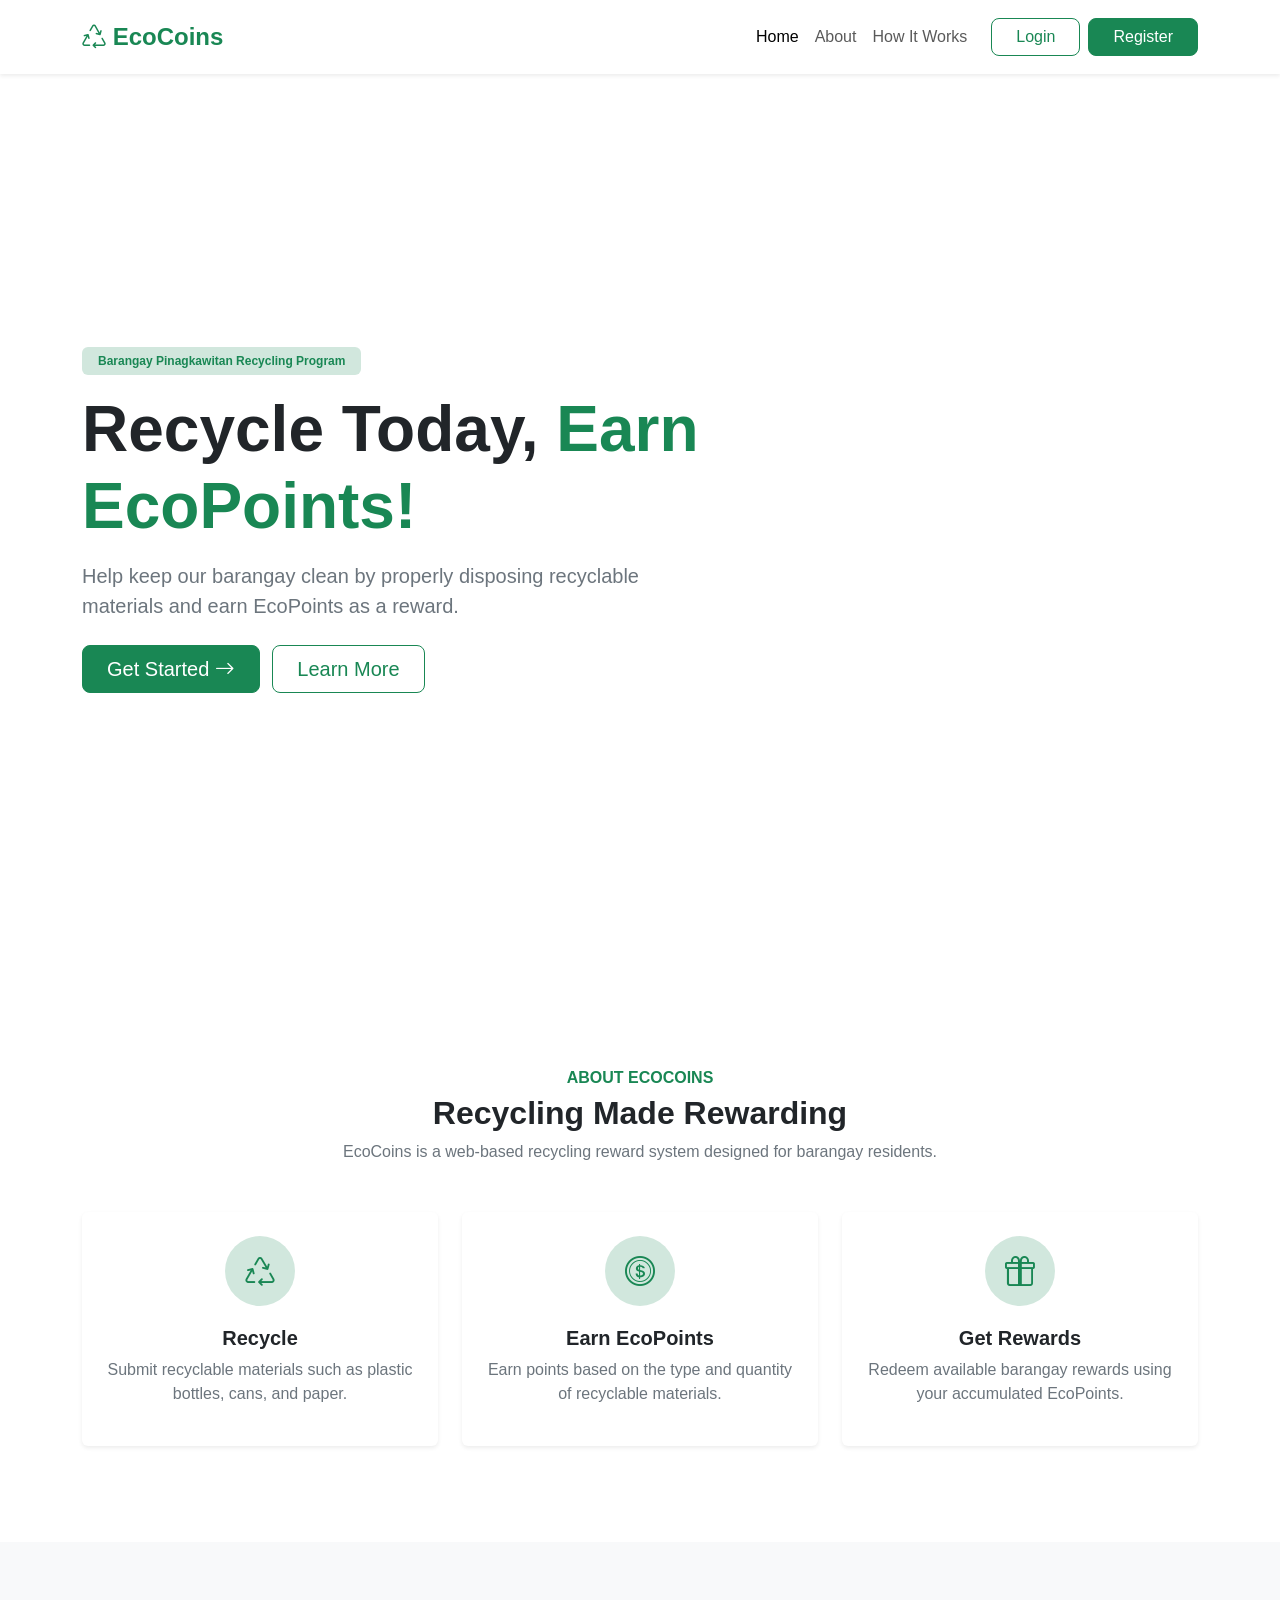
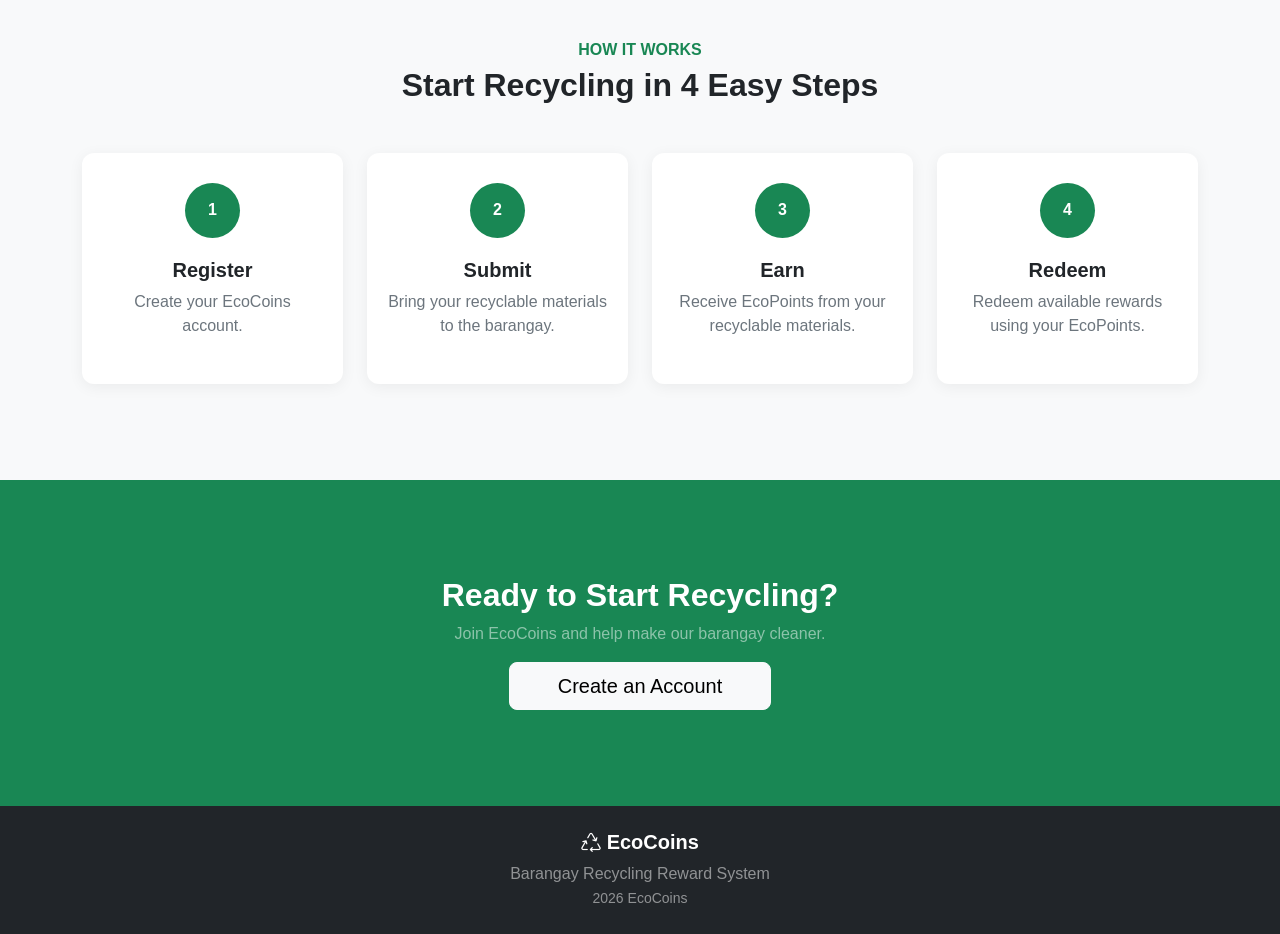
==== index.html @ d37a5d0a "first commit" ====
<!DOCTYPE html>
<html lang="en">
<head>
    <meta charset="UTF-8">
    <meta name="viewport" content="width=device-width, initial-scale=1.0">

    <title>EcoCoins | Home</title>
    <link
        href="https://cdn.jsdelivr.net/npm/bootstrap@5.3.8/dist/css/bootstrap.min.css"
        rel="stylesheet"
    >
    <link
        rel="stylesheet"
        href="https://cdn.jsdelivr.net/npm/bootstrap-icons@1.11.3/font/bootstrap-icons.min.css"
    >
    <link rel="stylesheet" href="css/style.css">
</head>

<body>

<!-- NAVBAR -->
<nav class="navbar navbar-expand-lg bg-white shadow-sm fixed-top">

    <div class="container">

        <a class="navbar-brand fw-bold text-success" href="index.html">
            <i class="bi bi-recycle"></i>
            EcoCoins
        </a>

        <button
            class="navbar-toggler"
            type="button"
            data-bs-toggle="collapse"
            data-bs-target="#navbarNav"
        >
            <span class="navbar-toggler-icon"></span>
        </button>

        <div class="collapse navbar-collapse" id="navbarNav">

            <ul class="navbar-nav ms-auto align-items-lg-center">

                <li class="nav-item">
                    <a class="nav-link active" href="#home">
                        Home
                    </a>
                </li>

                <li class="nav-item">
                    <a class="nav-link" href="#about">
                        About
                    </a>
                </li>

                <li class="nav-item">
                    <a class="nav-link" href="#how-it-works">
                        How It Works
                    </a>
                </li>

                <li class="nav-item ms-lg-3">
                    <a href="login.html"
                       class="btn btn-outline-success px-4">
                        Login
                    </a>
                </li>

                <li class="nav-item ms-lg-2 mt-2 mt-lg-0">
                    <a href="register.html"
                       class="btn btn-success px-4">
                        Register
                    </a>
                </li>

            </ul>

        </div>

    </div>

</nav>

<section id="home" class="hero-section">

    <div class="container">

        <div class="row min-vh-100 align-items-center">

            <div class="col-lg-7">

                <span class="badge bg-success-subtle text-success px-3 py-2 mb-3">
                    <i class="bi bi-leaf"></i>
                    Barangay Pinagkawitan Recycling Program
                </span>

                <h1 class="display-3 fw-bold">
                    Recycle Today,
                    <span class="text-success">
                        Earn EcoPoints!
                    </span>
                </h1>

                <p class="lead text-secondary mt-3">
                    Help keep our barangay clean by properly disposing
                    recyclable materials and earn EcoPoints as a reward.
                </p>

                <div class="mt-4">

                    <a href="register.html"
                       class="btn btn-success btn-lg px-4 me-2">
                        Get Started
                        <i class="bi bi-arrow-right"></i>
                    </a>

                    <a href="#how-it-works"
                       class="btn btn-outline-success btn-lg px-4">
                        Learn More
                    </a>

                </div>

            </div>

        </div>

    </div>

</section>


<!-- ABOUT -->
<section id="about" class="py-5">

    <div class="container py-5">

        <div class="text-center mb-5">

            <p class="text-success fw-semibold mb-1">
                ABOUT ECOCOINS
            </p>

            <h2 class="fw-bold">
                Recycling Made Rewarding
            </h2>

            <p class="text-secondary mx-auto section-text">
                EcoCoins is a web-based recycling reward system
                designed for barangay residents.
            </p>

        </div>


        <div class="row g-4">

            <div class="col-md-4">

                <div class="card feature-card border-0 shadow-sm h-100">

                    <div class="card-body text-center p-4">

                        <div class="feature-icon">
                            <i class="bi bi-recycle"></i>
                        </div>

                        <h5 class="fw-bold">
                            Recycle
                        </h5>

                        <p class="text-secondary">
                            Submit recyclable materials such as
                            plastic bottles, cans, and paper.
                        </p>

                    </div>

                </div>

            </div>


            <div class="col-md-4">

                <div class="card feature-card border-0 shadow-sm h-100">

                    <div class="card-body text-center p-4">

                        <div class="feature-icon">
                            <i class="bi bi-coin"></i>
                        </div>

                        <h5 class="fw-bold">
                            Earn EcoPoints
                        </h5>

                        <p class="text-secondary">
                            Earn points based on the type and
                            quantity of recyclable materials.
                        </p>

                    </div>

                </div>

            </div>


            <div class="col-md-4">

                <div class="card feature-card border-0 shadow-sm h-100">

                    <div class="card-body text-center p-4">

                        <div class="feature-icon">
                            <i class="bi bi-gift"></i>
                        </div>

                        <h5 class="fw-bold">
                            Get Rewards
                        </h5>

                        <p class="text-secondary">
                            Redeem available barangay rewards
                            using your accumulated EcoPoints.
                        </p>

                    </div>

                </div>

            </div>

        </div>

    </div>

</section>

<section id="how-it-works" class="py-5 bg-light">

    <div class="container py-5">

        <div class="text-center mb-5">

            <p class="text-success fw-semibold mb-1">
                HOW IT WORKS
            </p>

            <h2 class="fw-bold">
                Start Recycling in 4 Easy Steps
            </h2>

        </div>


        <div class="row g-4">

            <div class="col-md-6 col-lg-3">
                <div class="step-card text-center">

                    <div class="step-number">
                        1
                    </div>

                    <h5 class="fw-bold">
                        Register
                    </h5>

                    <p class="text-secondary">
                        Create your EcoCoins account.
                    </p>

                </div>
            </div>


            <div class="col-md-6 col-lg-3">
                <div class="step-card text-center">

                    <div class="step-number">
                        2
                    </div>

                    <h5 class="fw-bold">
                        Submit
                    </h5>

                    <p class="text-secondary">
                        Bring your recyclable materials
                        to the barangay.
                    </p>

                </div>
            </div>


            <div class="col-md-6 col-lg-3">
                <div class="step-card text-center">

                    <div class="step-number">
                        3
                    </div>

                    <h5 class="fw-bold">
                        Earn
                    </h5>

                    <p class="text-secondary">
                        Receive EcoPoints from your
                        recyclable materials.
                    </p>

                </div>
            </div>


            <div class="col-md-6 col-lg-3">
                <div class="step-card text-center">

                    <div class="step-number">
                        4
                    </div>

                    <h5 class="fw-bold">
                        Redeem
                    </h5>

                    <p class="text-secondary">
                        Redeem available rewards
                        using your EcoPoints.
                    </p>

                </div>
            </div>

        </div>

    </div>

</section>


<section class="cta-section py-5">

    <div class="container text-center py-5">

        <h2 class="fw-bold text-white">
            Ready to Start Recycling?
        </h2>

        <p class="text-white-50">
            Join EcoCoins and help make our barangay cleaner.
        </p>

        <a href="register.html"
           class="btn btn-light btn-lg px-5">
            Create an Account
        </a>

    </div>

</section>


<!-- FOOTER -->
<footer class="bg-dark text-white py-4">

    <div class="container text-center">

        <h5 class="fw-bold">
            <i class="bi bi-recycle"></i>
            EcoCoins
        </h5>

        <p class="text-white-50 mb-0">
            Barangay Recycling Reward System
        </p>

        <small class="text-white-50">
            2026 EcoCoins
        </small>

    </div>

</footer>

<script
    src="https://cdn.jsdelivr.net/npm/bootstrap@5.3.8/dist/js/bootstrap.bundle.min.js">
</script>

</body>
</html>
---- css/style.css ----
html {
    scroll-behavior: smooth;
}

body {
    font-family: Arial, sans-serif;
}


/* NAVBAR */

.navbar {
    padding: 14px 0;
}

.navbar-brand {
    font-size: 1.5rem;
}



.hero-section {

    min-height: 100vh;

    background-image:
        linear-gradient(
            rgba(255, 255, 255, 0.85),
            rgba(255, 255, 255, 0.85)
        ),
        url("../assets/images/background.png");

    background-size: cover;
    background-position: center;
    background-repeat: no-repeat;

    padding-top: 70px;
}

.hero-content {
    max-width: 700px;
}




.section-text {
    max-width: 650px;
}



.feature-card {
    transition: 0.3s;
}

.feature-card:hover {
    transform: translateY(-5px);
}

.feature-icon {

    width: 70px;
    height: 70px;

    margin: 0 auto 20px;

    display: flex;
    align-items: center;
    justify-content: center;

    border-radius: 50%;

    background-color: #d1e7dd;
    color: #198754;

    font-size: 30px;
}


.step-card {

    background-color: white;

    padding: 30px 20px;

    border-radius: 12px;

    height: 100%;

    box-shadow: 0 3px 15px rgba(0, 0, 0, 0.06);
}

.step-number {

    width: 55px;
    height: 55px;

    margin: 0 auto 20px;

    display: flex;
    align-items: center;
    justify-content: center;

    border-radius: 50%;

    background-color: #198754;

    color: white;

    font-weight: bold;
}



.cta-section {
    background-color: #198754;
}



.auth-page {
    background-color: #f8f9fa;
}


.auth-image {

    background-image:
        linear-gradient(
            rgba(25, 135, 84, 0.65),
            rgba(25, 135, 84, 0.65)
        ),
        url("../assets/images/background.jpg");

    background-size: cover;
    background-position: center;

    align-items: center;
    justify-content: center;

    padding: 60px;
}



.auth-form {

    width: 100%;
    max-width: 520px;

    padding: 30px;
}


.form-control {
    border-radius: 8px;
}

.form-control:focus {

    border-color: #198754;

    box-shadow:
        0 0 0 0.2rem rgba(25, 135, 84, 0.15);
}


.btn {
    border-radius: 8px;
}


/* MOBILE */

@media (max-width: 991px) {

    .hero-section {
        text-align: center;
    }

    .hero-section h1 {
        font-size: 2.5rem;
    }

}


@media (max-width: 576px) {

    .hero-section h1 {
        font-size: 2rem;
    }

    .auth-form {
        padding: 20px;
    }

}
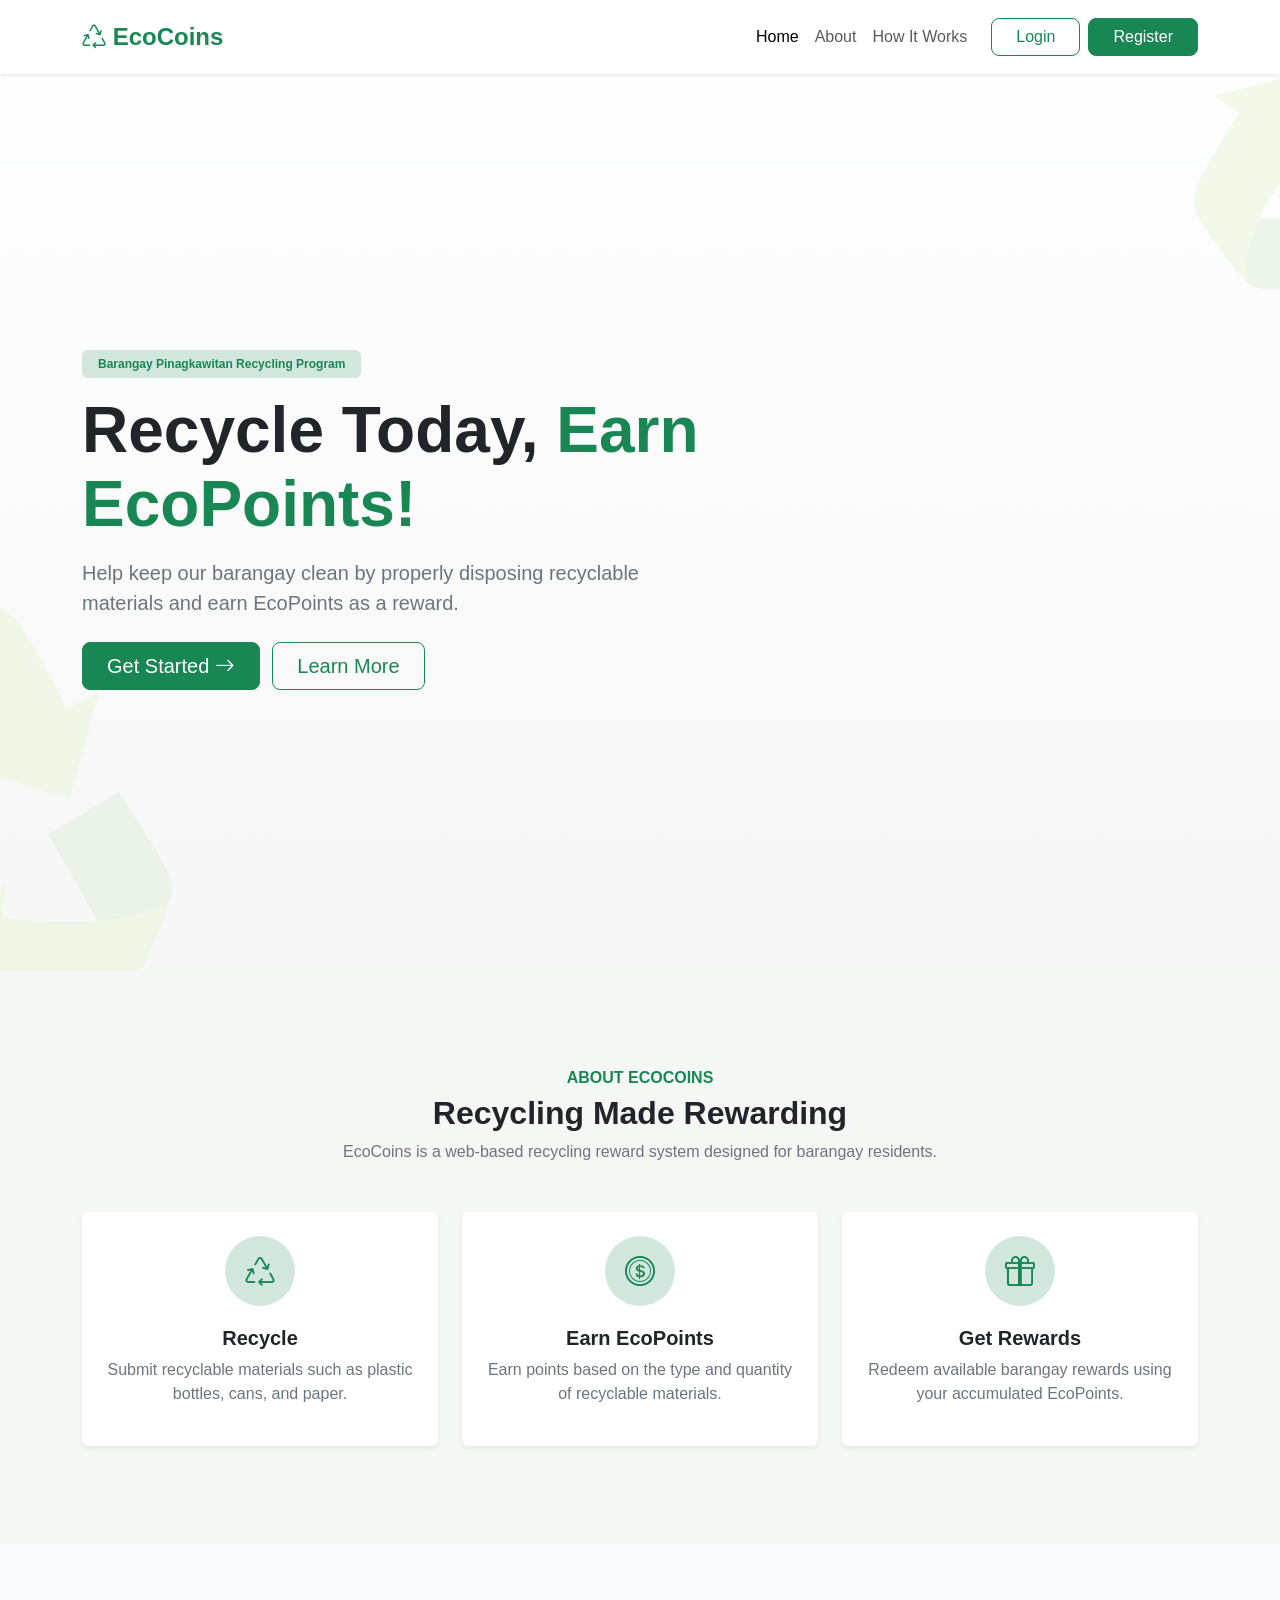
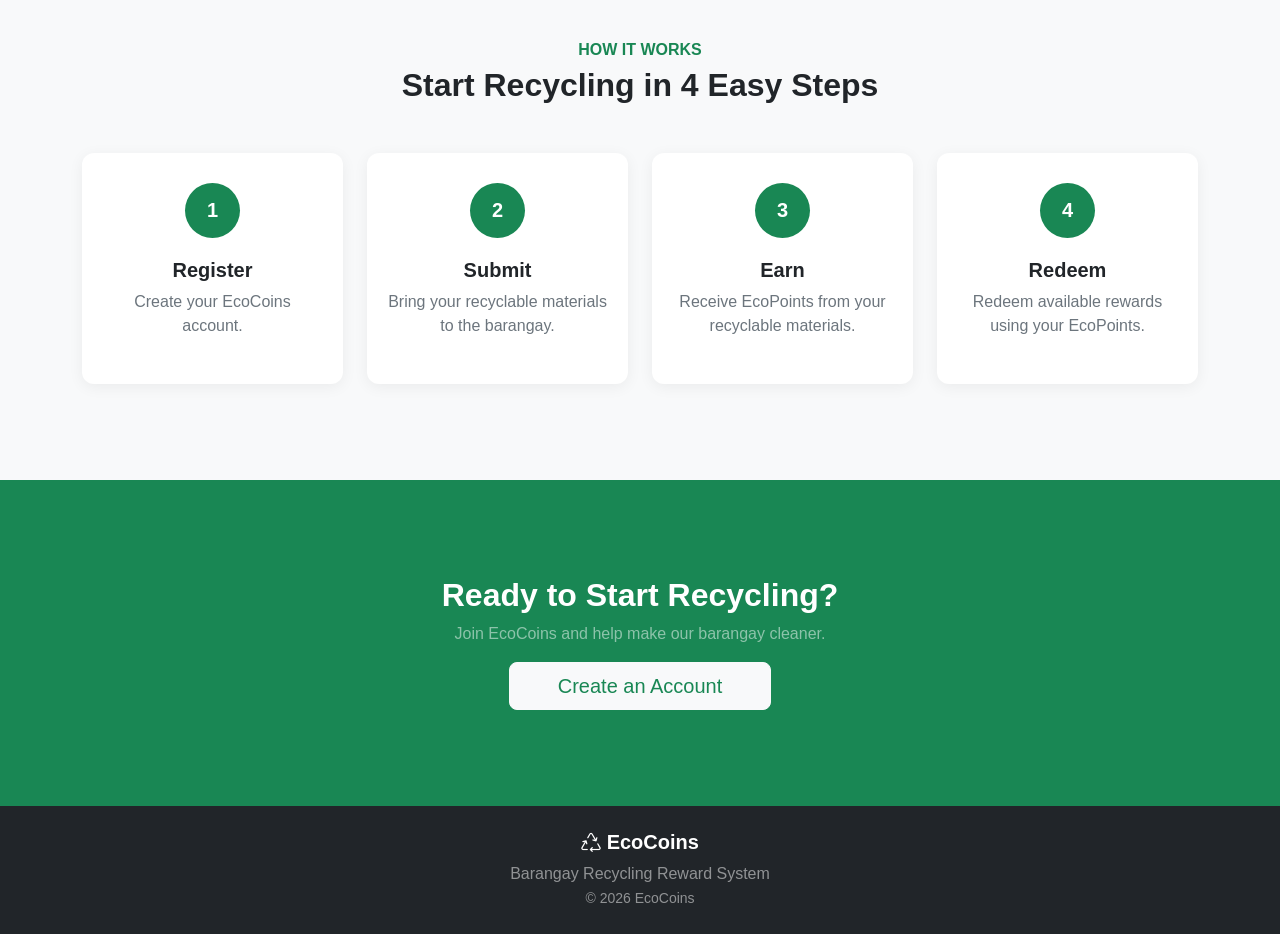
==== commit dc1750be: "final update  Files" ====
--- a/index.html
+++ b/index.html
@@ -5,20 +5,22 @@
     <meta name="viewport" content="width=device-width, initial-scale=1.0">
 
     <title>EcoCoins | Home</title>
+
     <link
         href="https://cdn.jsdelivr.net/npm/bootstrap@5.3.8/dist/css/bootstrap.min.css"
         rel="stylesheet"
     >
+
     <link
         rel="stylesheet"
         href="https://cdn.jsdelivr.net/npm/bootstrap-icons@1.11.3/font/bootstrap-icons.min.css"
     >
+
     <link rel="stylesheet" href="css/style.css">
 </head>
 
 <body>
 
-<!-- NAVBAR -->
 <nav class="navbar navbar-expand-lg bg-white shadow-sm fixed-top">
 
     <div class="container">
@@ -33,6 +35,9 @@
             type="button"
             data-bs-toggle="collapse"
             data-bs-target="#navbarNav"
+            aria-controls="navbarNav"
+            aria-expanded="false"
+            aria-label="Toggle navigation"
         >
             <span class="navbar-toggler-icon"></span>
         </button>
@@ -60,15 +65,19 @@
                 </li>
 
                 <li class="nav-item ms-lg-3">
-                    <a href="login.html"
-                       class="btn btn-outline-success px-4">
+                    <a
+                        href="login.html"
+                        class="btn btn-outline-success px-4"
+                    >
                         Login
                     </a>
                 </li>
 
                 <li class="nav-item ms-lg-2 mt-2 mt-lg-0">
-                    <a href="register.html"
-                       class="btn btn-success px-4">
+                    <a
+                        href="register.html"
+                        class="btn btn-success px-4"
+                    >
                         Register
                     </a>
                 </li>
@@ -81,13 +90,14 @@
 
 </nav>
 
+
 <section id="home" class="hero-section">
 
     <div class="container">
 
         <div class="row min-vh-100 align-items-center">
 
-            <div class="col-lg-7">
+            <div class="col-lg-7 hero-content">
 
                 <span class="badge bg-success-subtle text-success px-3 py-2 mb-3">
                     <i class="bi bi-leaf"></i>
@@ -108,14 +118,18 @@
 
                 <div class="mt-4">
 
-                    <a href="register.html"
-                       class="btn btn-success btn-lg px-4 me-2">
+                    <a
+                        href="register.html"
+                        class="btn btn-success btn-lg px-4 me-2"
+                    >
                         Get Started
                         <i class="bi bi-arrow-right"></i>
                     </a>
 
-                    <a href="#how-it-works"
-                       class="btn btn-outline-success btn-lg px-4">
+                    <a
+                        href="#how-it-works"
+                        class="btn btn-outline-success btn-lg px-4"
+                    >
                         Learn More
                     </a>
 
@@ -130,7 +144,6 @@
 </section>
 
 
-<!-- ABOUT -->
 <section id="about" class="py-5">
 
     <div class="container py-5">
@@ -152,7 +165,6 @@
 
         </div>
 
-
         <div class="row g-4">
 
             <div class="col-md-4">
@@ -238,6 +250,7 @@
 
 </section>
 
+
 <section id="how-it-works" class="py-5 bg-light">
 
     <div class="container py-5">
@@ -254,10 +267,10 @@
 
         </div>
 
-
         <div class="row g-4">
 
             <div class="col-md-6 col-lg-3">
+
                 <div class="step-card text-center">
 
                     <div class="step-number">
@@ -273,10 +286,12 @@
                     </p>
 
                 </div>
+
             </div>
 
 
             <div class="col-md-6 col-lg-3">
+
                 <div class="step-card text-center">
 
                     <div class="step-number">
@@ -293,10 +308,12 @@
                     </p>
 
                 </div>
+
             </div>
 
 
             <div class="col-md-6 col-lg-3">
+
                 <div class="step-card text-center">
 
                     <div class="step-number">
@@ -313,10 +330,12 @@
                     </p>
 
                 </div>
+
             </div>
 
 
             <div class="col-md-6 col-lg-3">
+
                 <div class="step-card text-center">
 
                     <div class="step-number">
@@ -333,6 +352,7 @@
                     </p>
 
                 </div>
+
             </div>
 
         </div>
@@ -354,8 +374,10 @@
             Join EcoCoins and help make our barangay cleaner.
         </p>
 
-        <a href="register.html"
-           class="btn btn-light btn-lg px-5">
+        <a
+            href="register.html"
+            class="btn btn-light btn-lg px-5"
+        >
             Create an Account
         </a>
 
@@ -364,7 +386,6 @@
 </section>
 
 
-<!-- FOOTER -->
 <footer class="bg-dark text-white py-4">
 
     <div class="container text-center">
@@ -379,16 +400,17 @@
         </p>
 
         <small class="text-white-50">
-            2026 EcoCoins
+            © 2026 EcoCoins
         </small>
 
     </div>
 
 </footer>
+
 
 <script
     src="https://cdn.jsdelivr.net/npm/bootstrap@5.3.8/dist/js/bootstrap.bundle.min.js">
 </script>
 
 </body>
-</html>+</html>
--- a/css/style.css
+++ b/css/style.css
@@ -4,10 +4,15 @@
 
 body {
     font-family: Arial, sans-serif;
-}
-
-
-/* NAVBAR */
+    background-color: #f5f7f5;
+    margin: 0;
+    padding: 0;
+}
+
+a {
+    text-decoration: none;
+}
+
 
 .navbar {
     padding: 14px 0;
@@ -17,10 +22,7 @@
     font-size: 1.5rem;
 }
 
-
-
 .hero-section {
-
     min-height: 100vh;
 
     background-image:
@@ -28,7 +30,7 @@
             rgba(255, 255, 255, 0.85),
             rgba(255, 255, 255, 0.85)
         ),
-        url("../assets/images/background.png");
+        url("../assets/images/Background.png");
 
     background-size: cover;
     background-position: center;
@@ -41,25 +43,24 @@
     max-width: 700px;
 }
 
-
-
+.hero-section h1 {
+    line-height: 1.15;
+}
 
 .section-text {
     max-width: 650px;
 }
 
-
-
 .feature-card {
-    transition: 0.3s;
+    transition: transform 0.3s ease, box-shadow 0.3s ease;
 }
 
 .feature-card:hover {
     transform: translateY(-5px);
+    box-shadow: 0 10px 25px rgba(0, 0, 0, 0.08) !important;
 }
 
 .feature-icon {
-
     width: 70px;
     height: 70px;
 
@@ -77,9 +78,7 @@
     font-size: 30px;
 }
 
-
 .step-card {
-
     background-color: white;
 
     padding: 30px 20px;
@@ -89,10 +88,17 @@
     height: 100%;
 
     box-shadow: 0 3px 15px rgba(0, 0, 0, 0.06);
+
+    transition: transform 0.3s ease, box-shadow 0.3s ease;
+}
+
+.step-card:hover {
+    transform: translateY(-5px);
+
+    box-shadow: 0 8px 25px rgba(0, 0, 0, 0.09);
 }
 
 .step-number {
-
     width: 55px;
     height: 55px;
 
@@ -109,71 +115,178 @@
     color: white;
 
     font-weight: bold;
-}
-
-
+
+    font-size: 20px;
+}
 
 .cta-section {
     background-color: #198754;
 }
 
-
+.cta-section .btn-light {
+    color: #198754;
+}
+
+.btn {
+    border-radius: 8px;
+}
+
+.btn-success {
+    background-color: #198754;
+    border-color: #198754;
+}
+
+.btn-success:hover {
+    background-color: #157347;
+    border-color: #157347;
+}
+
+.btn-outline-success:hover {
+    background-color: #198754;
+    border-color: #198754;
+}
+
+.text-success {
+    color: #198754 !important;
+}
+
+
+/* AUTHENTICATION PAGE */
 
 .auth-page {
-    background-color: #f8f9fa;
-}
-
-
-.auth-image {
+    min-height: 100vh;
+    background-color: #f5f7f5;
+}
+
+.auth-image-section {
+    position: relative;
+
+    min-height: 100vh;
 
     background-image:
         linear-gradient(
             rgba(25, 135, 84, 0.65),
             rgba(25, 135, 84, 0.65)
         ),
-        url("../assets/images/background.jpg");
+        url("../assets/images/Background.png");
 
     background-size: cover;
     background-position: center;
-
+    background-repeat: no-repeat;
+
+    display: flex;
     align-items: center;
     justify-content: center;
 
-    padding: 60px;
-}
-
-
-
-.auth-form {
+    overflow: hidden;
+}
+
+.auth-overlay {
+    display: none;
+}
+
+.auth-content {
+    position: relative;
 
     width: 100%;
+    max-width: 550px;
+
+    padding: 40px;
+}
+
+.auth-card {
+    width: 100%;
+    max-width: 480px;
+
+    padding: 40px;
+
+    background: #ffffff;
+
+    border-radius: 20px;
+
+    box-shadow:
+        0 10px 35px rgba(0, 0, 0, 0.08);
+}
+
+.register-card {
     max-width: 520px;
-
-    padding: 30px;
-}
-
+}
+
+.brand-icon {
+    width: 65px;
+    height: 65px;
+
+    display: flex;
+    align-items: center;
+    justify-content: center;
+
+    background-color: #198754;
+
+    color: white;
+
+    border-radius: 50%;
+
+    font-size: 30px;
+}
+
+.form-label {
+    font-weight: 600;
+    margin-bottom: 7px;
+}
+
+.input-group-text {
+    background-color: #f8f9fa;
+
+    border-right: none;
+
+    color: #198754;
+}
 
 .form-control {
-    border-radius: 8px;
+    min-height: 45px;
+}
+
+.input-group .form-control {
+    border-left: none;
+}
+
+textarea.form-control {
+    min-height: 70px;
 }
 
 .form-control:focus {
-
     border-color: #198754;
 
     box-shadow:
         0 0 0 0.2rem rgba(25, 135, 84, 0.15);
 }
 
-
-.btn {
-    border-radius: 8px;
-}
-
-
-/* MOBILE */
-
-@media (max-width: 991px) {
+label.error {
+    display: block;
+
+    width: 100%;
+
+    margin-top: 5px;
+
+    color: #dc3545;
+
+    font-size: 0.875rem;
+
+    font-weight: 400;
+}
+
+.form-control.error {
+    border-color: #dc3545;
+}
+
+.form-control.valid {
+    border-color: #198754;
+}
+
+
+/* RESPONSIVE */
+
+@media (max-width: 991.98px) {
 
     .hero-section {
         text-align: center;
@@ -183,17 +296,94 @@
         font-size: 2.5rem;
     }
 
-}
-
+    .hero-content {
+        max-width: 700px;
+        margin: 0 auto;
+    }
+
+    .auth-image-section {
+        min-height: 500px;
+    }
+
+    .auth-content {
+        max-width: 600px;
+        padding: 30px 20px;
+    }
+
+    .auth-card {
+        max-width: 500px;
+
+        margin: 30px auto;
+
+        padding: 30px;
+    }
+
+    .navbar-nav {
+        padding-top: 10px;
+    }
+
+    .navbar-nav .nav-item {
+        margin-left: 0 !important;
+    }
+
+    .navbar-nav .btn {
+        width: 100%;
+        margin-top: 5px;
+    }
+}
 
 @media (max-width: 576px) {
+
+    .hero-section {
+        padding-top: 80px;
+    }
 
     .hero-section h1 {
         font-size: 2rem;
     }
 
-    .auth-form {
-        padding: 20px;
-    }
-
+    .hero-section .btn {
+        width: 100%;
+        margin: 5px 0 !important;
+    }
+
+    .feature-icon {
+        width: 60px;
+        height: 60px;
+
+        font-size: 25px;
+    }
+
+    .step-card {
+        padding: 25px 20px;
+    }
+
+    .auth-image-section {
+        min-height: 400px;
+
+        background-position: center;
+    }
+
+    .auth-content {
+        padding: 20px 15px;
+    }
+
+    .auth-card {
+        padding: 25px 20px;
+
+        border-radius: 15px;
+
+        margin: 20px auto;
+    }
+
+    .brand-icon {
+        width: 55px;
+        height: 55px;
+
+        font-size: 25px;
+    }
+
+    .auth-card h2 {
+        font-size: 1.5rem;
+    }
 }
